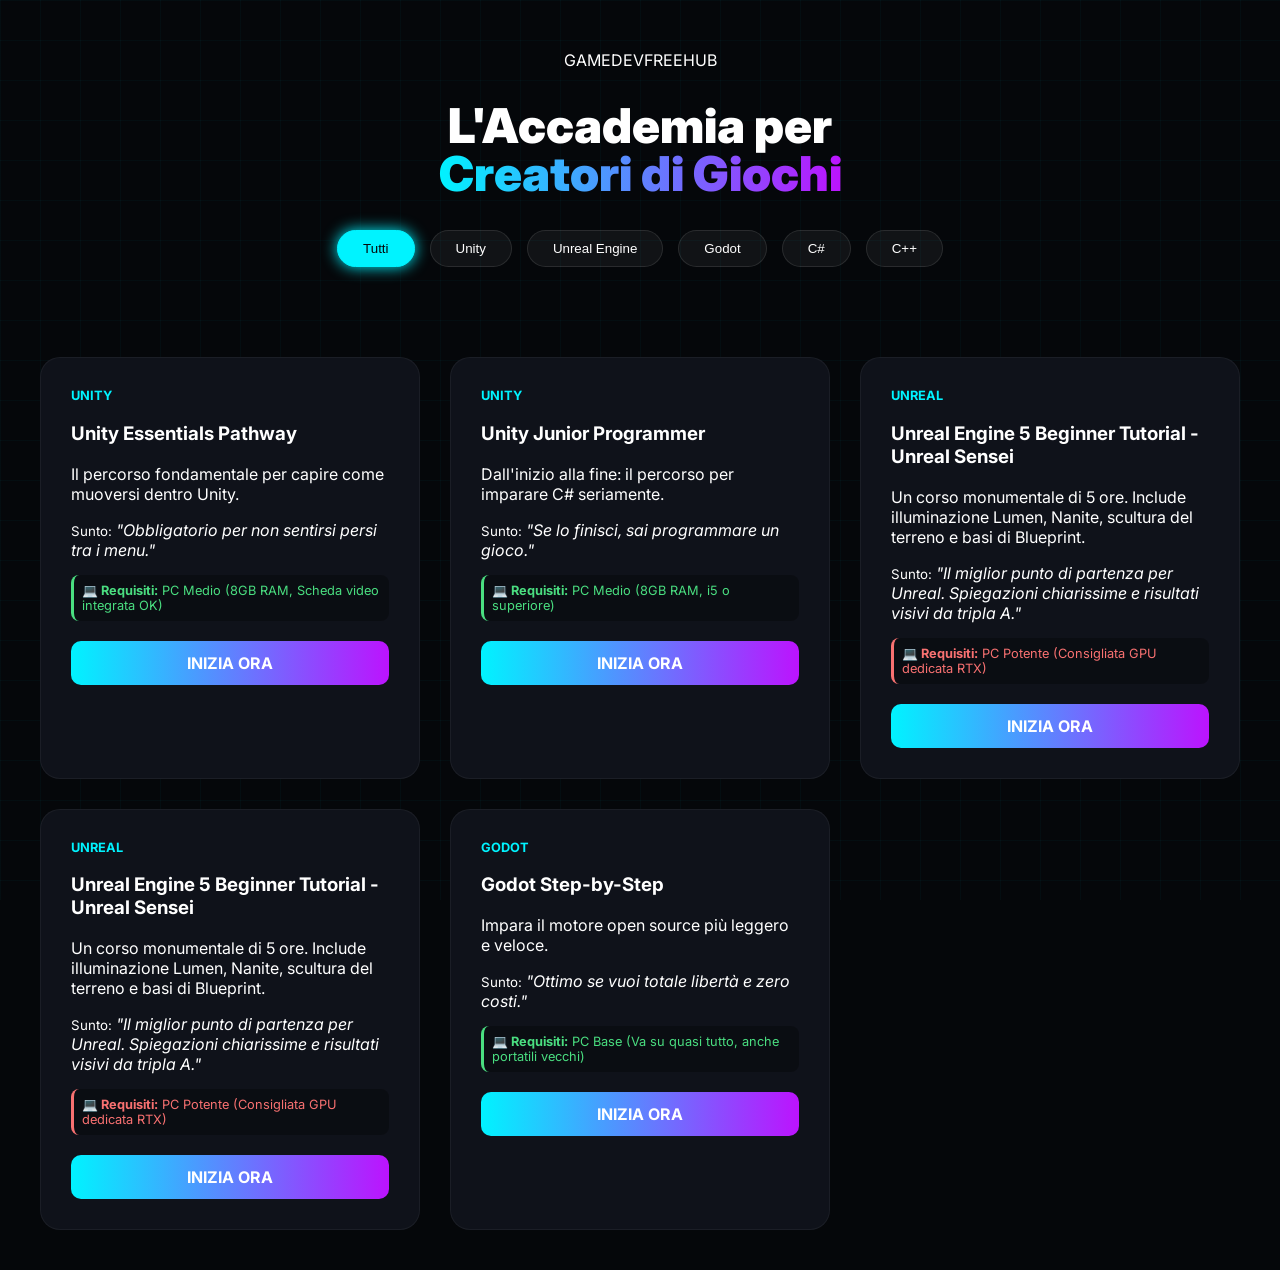
==== index.html @ 42adc3eb "Descrizione della modifica (es: aggiunto bottone Unity)" ====
<!DOCTYPE html>
<html lang="it">
<head>
    <meta charset="UTF-8">
    <meta name="viewport" content="width=device-width, initial-scale=1.0">
    <title>GameDev Free Hub | Innovazione & Risorse</title>
    <link rel="stylesheet" href="style.css">
    <link href="https://fonts.googleapis.com/css2?family=Inter:wght@400;600;900&display=swap" rel="stylesheet">
</head>
<body>
    <div class="overlay-grid"></div>

    <header>
        <div class="logo">GAMEDEV<span>FREE</span>HUB</div>
        <h1>L'Accademia per <br><span class="highlight">Creatori di Giochi</span></h1>
        
       

        <nav class="filter-nav">
            <button class="filter-btn active" onclick="filterCourses('tutti', this)">Tutti</button>
            <button class="filter-btn" onclick="filterCourses('unity', this)">Unity</button>
            <button class="filter-btn" onclick="filterCourses('unreal', this)">Unreal Engine</button>
            <button class="filter-btn" onclick="filterCourses('godot', this)">Godot</button>
            <button class="filter-btn" onclick="filterCourses('c#', this)">C#</button>
            <button class="filter-btn" onclick="filterCourses('c++', this)">C++</button>
            
        </nav>
    </header>

    <main id="course-container" class="grid">
        </main>

    <script src="index.js"></script>
</body>
</html>
---- style.css ----
:root {
    --bg: #05070a;
    --surface: #0f121a;
    --accent: #00f3ff;
    --accent-vibe: #bc13fe;
    --text: #ffffff;
    --text-dim: #94a3b8;
    --low-pc: #4ade80; /* Verde per PC leggeri */
    --high-pc: #f87171; /* Rosso per PC potenti */
}

body {
    background-color: var(--bg);
    color: var(--text);
    font-family: 'Inter', sans-serif;
    margin: 0;
}

.overlay-grid {
    position: fixed;
    top: 0; left: 0; width: 100%; height: 100%;
    background-image: linear-gradient(rgba(0, 243, 255, 0.03) 1px, transparent 1px),
                      linear-gradient(90deg, rgba(0, 243, 255, 0.03) 1px, transparent 1px);
    background-size: 40px 40px;
    z-index: -1;
}

header { padding: 50px 20px; text-align: center; }

h1 { font-size: 3rem; font-weight: 900; line-height: 1; }
.highlight { background: linear-gradient(90deg, var(--accent), var(--accent-vibe)); -webkit-background-clip: text; -webkit-text-fill-color: transparent; }

.filter-nav { display: flex; justify-content: center; gap: 15px; margin-top: 30px; }
.filter-btn {
    background: rgba(255,255,255,0.05);
    border: 1px solid rgba(255,255,255,0.1);
    color: white;
    padding: 10px 25px;
    border-radius: 50px;
    cursor: pointer;
    transition: 0.3s;
}

/* Questa è la classe che mancava per far vedere il tasto cliccato */
.filter-btn.active {
    background: var(--accent);
    color: var(--bg);
    box-shadow: 0 0 15px var(--accent);
    border-color: var(--accent);
}

.grid {
    display: grid;
    grid-template-columns: repeat(auto-fill, minmax(350px, 1fr));
    gap: 30px;
    padding: 40px;
}

.card {
    background: var(--surface);
    border: 1px solid rgba(255,255,255,0.05);
    padding: 30px;
    border-radius: 20px;
    transition: 0.4s;
    animation: fadeIn 0.5s ease forwards;
}

@keyframes fadeIn { from { opacity: 0; transform: translateY(20px); } to { opacity: 1; transform: translateY(0); } }

.card:hover { transform: translateY(-10px); border-color: var(--accent); }

.pc-requirements {
    font-size: 0.8rem;
    margin-top: 15px;
    padding: 8px;
    border-radius: 8px;
    background: rgba(0,0,0,0.3);
}

.req-low { color: var(--low-pc); border-left: 3px solid var(--low-pc); }
.req-high { color: var(--high-pc); border-left: 3px solid var(--high-pc); }

.btn-go {
    display: block;
    margin-top: 20px;
    background: linear-gradient(90deg, var(--accent), var(--accent-vibe));
    color: white;
    text-align: center;
    padding: 12px;
    text-decoration: none;
    border-radius: 10px;
    font-weight: bold;
}
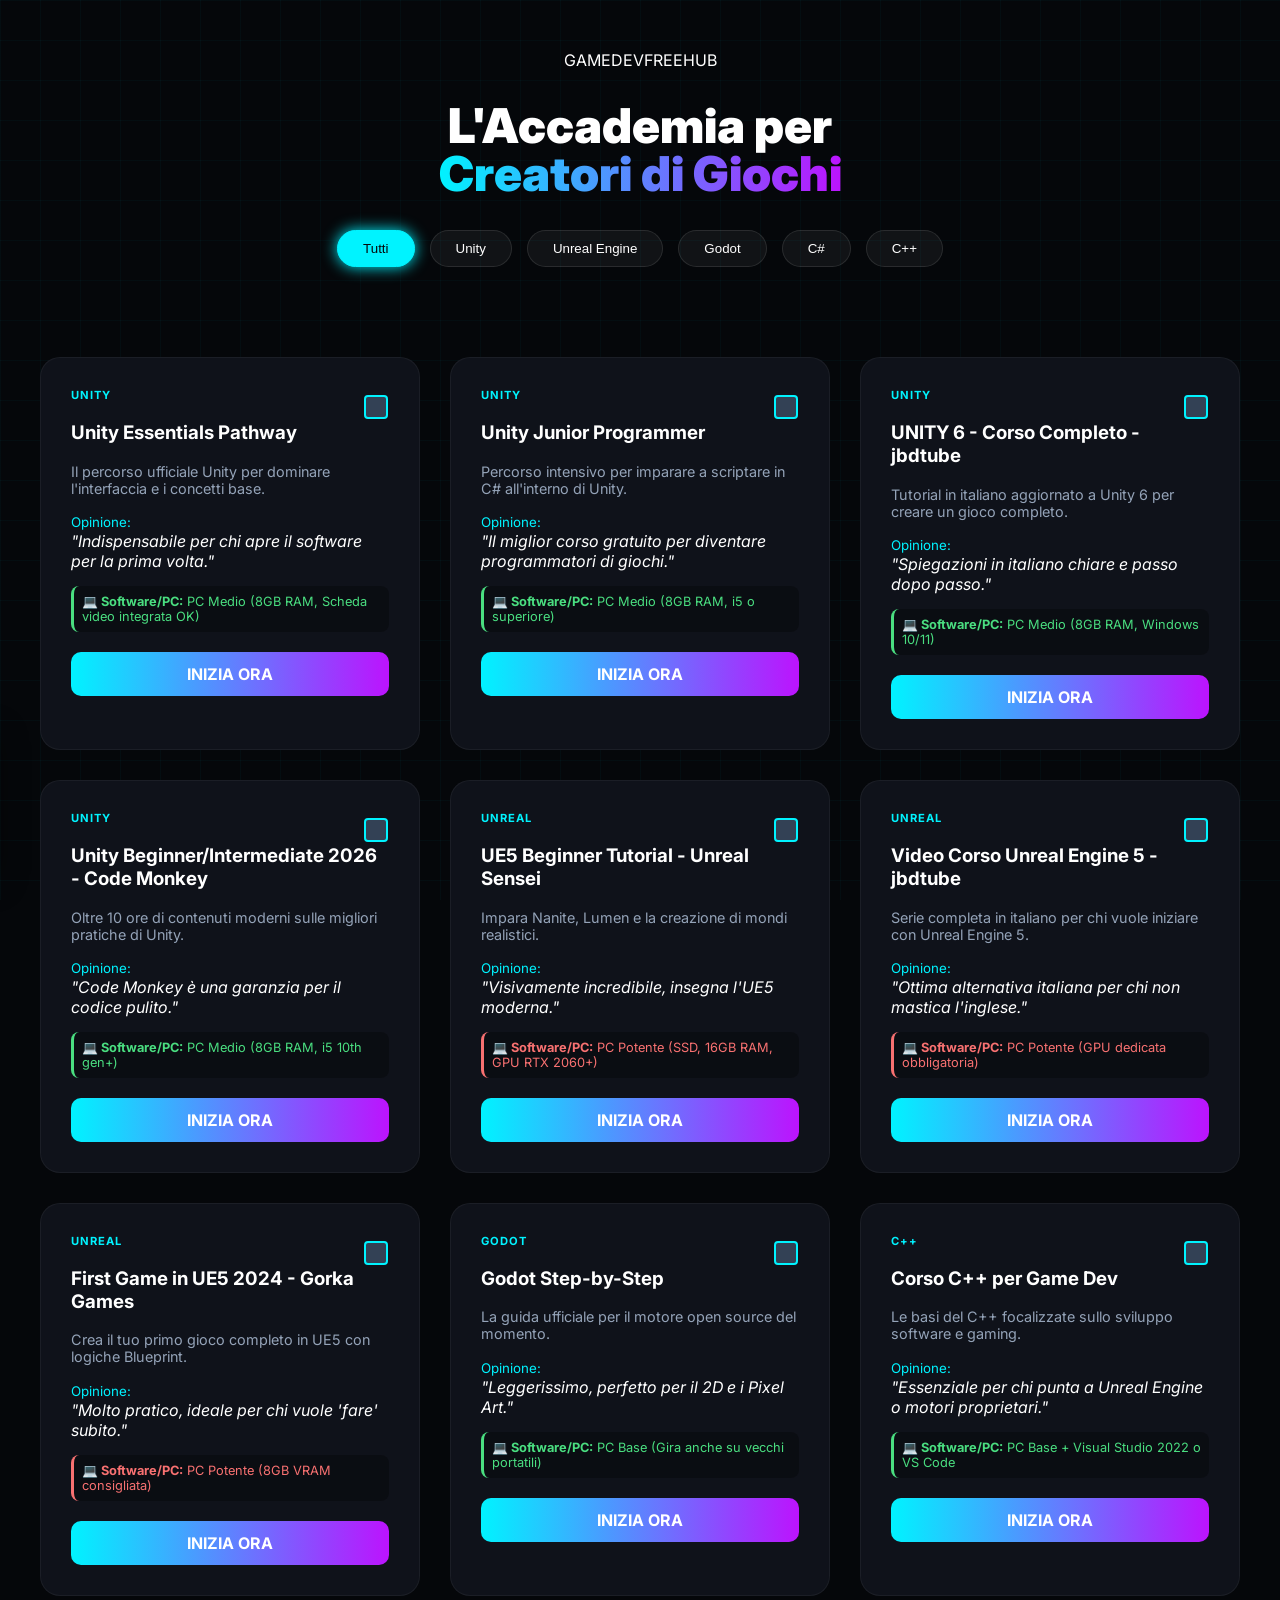
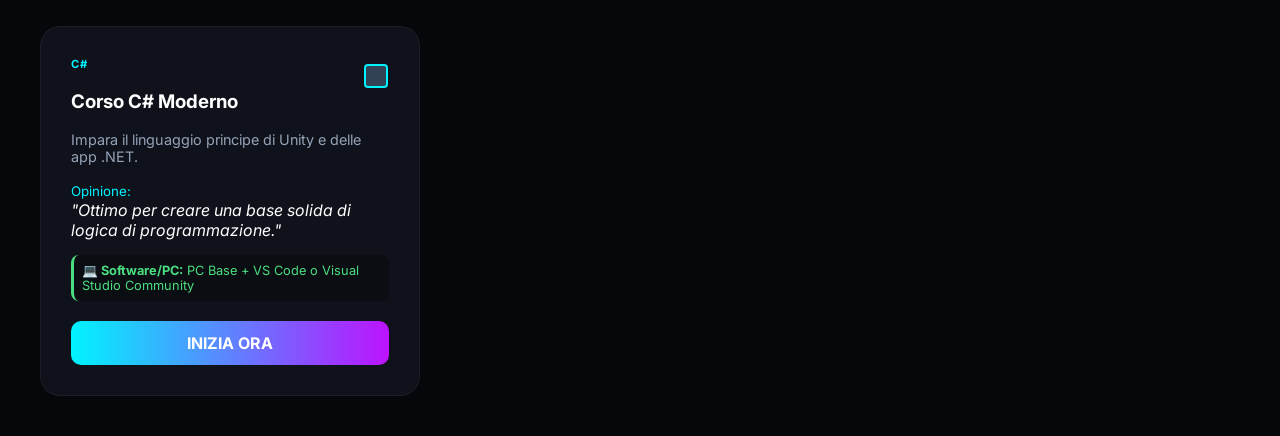
==== commit 2e85242f: "aggiunta cookies" ====
--- a/index.html
+++ b/index.html
@@ -8,6 +8,19 @@
     <link href="https://fonts.googleapis.com/css2?family=Inter:wght@400;600;900&display=swap" rel="stylesheet">
 </head>
 <body>
+<div id="cookie-banner" class="cookie-popup">
+    <div class="cookie-icon">🍪</div>
+    <div class="cookie-text">
+        <h4>Amiamo i cookie (e i tutorial)</h4>
+        <p>
+            Usiamo i cookie di YouTube per farti vedere i video. 
+            Leggi la nostra <a href="policy.html">Privacy Policy</a>.
+        </p>
+    </div>
+    <div class="cookie-actions">
+        <button class="cookie-btn" onclick="acceptCookies()">Accetto</button>
+    </div>
+</div>
     <div class="overlay-grid"></div>
 
     <header>
--- a/style.css
+++ b/style.css
@@ -90,4 +90,138 @@
     text-decoration: none;
     border-radius: 10px;
     font-weight: bold;
+}
+/* Stile Cookie Banner */
+.cookie-banner {
+    position: fixed;
+    bottom: -100%; /* Nascosto inizialmente sotto lo schermo */
+    left: 0;
+    width: 100%;
+    background: var(--card-bg);
+    border-top: 2px solid var(--accent);
+    padding: 20px 0;
+    box-shadow: 0 -10px 25px rgba(0,0,0,0.5);
+    z-index: 9999;
+    transition: bottom 0.5s cubic-bezier(0.175, 0.885, 0.32, 1.275);
+}
+
+/* Stile Pop-up Cookie */
+.cookie-popup {
+    position: fixed;
+    bottom: 30px;
+    left: -400px; /* Parte fuori dallo schermo a sinistra */
+    width: 350px;
+    background: var(--card-bg);
+    border: 1px solid var(--accent);
+    border-left: 5px solid var(--accent);
+    padding: 20px;
+    border-radius: 12px;
+    display: flex;
+    align-items: center;
+    gap: 15px;
+    box-shadow: 0 10px 30px rgba(0,0,0,0.5);
+    z-index: 10000;
+    transition: all 0.6s cubic-bezier(0.68, -0.55, 0.265, 1.55);
+}
+
+/* Classe per l'animazione di entrata */
+.cookie-popup.show {
+    left: 30px; /* Slitta dentro lo schermo */
+}
+
+.cookie-icon { font-size: 2rem; }
+
+.cookie-text h4 { margin: 0 0 5px 0; color: var(--accent); font-size: 1rem; }
+.cookie-text p { margin: 0; font-size: 0.85rem; color: #94a3b8; line-height: 1.4; }
+.cookie-text a { color: var(--accent); text-decoration: underline; }
+
+.cookie-btn {
+    background: var(--accent);
+    color: var(--bg);
+    border: none;
+    padding: 8px 15px;
+    border-radius: 6px;
+    font-weight: bold;
+    cursor: pointer;
+    transition: 0.3s;
+}
+
+.cookie-btn:hover { background: #7dd3fc; transform: scale(1.05); }
+
+/* Mobile */
+@media (max-width: 480px) {
+    .cookie-popup { width: calc(100% - 60px); left: -110%; }
+    .cookie-popup.show { left: 30px; }
+}
+
+/* Container per allineare Engine e Checkbox */
+.card-header {
+    display: flex;
+    justify-content: space-between;
+    align-items: center;
+}
+
+/* Effetto card completata */
+.card.completed {
+    opacity: 0.7;
+    border-color: var(--low-req) !important;
+    filter: grayscale(0.5);
+}
+
+/* Personalizzazione Checkbox (Stile Moderno) */
+.checkbox-container {
+    display: block;
+    position: relative;
+    padding-left: 25px;
+    cursor: pointer;
+    font-size: 18px;
+    user-select: none;
+}
+
+.checkbox-container input {
+    position: absolute;
+    opacity: 0;
+    cursor: pointer;
+    height: 0;
+    width: 0;
+}
+
+.checkmark {
+    position: absolute;
+    top: 0;
+    left: 0;
+    height: 20px;
+    width: 20px;
+    background-color: #334155;
+    border-radius: 4px;
+    border: 2px solid var(--accent);
+}
+
+.checkbox-container:hover input ~ .checkmark {
+    background-color: #475569;
+}
+
+.checkbox-container input:checked ~ .checkmark {
+    background-color: var(--low-req);
+    border-color: var(--low-req);
+}
+
+.checkmark:after {
+    content: "";
+    position: absolute;
+    display: none;
+}
+
+.checkbox-container input:checked ~ .checkmark:after {
+    display: block;
+}
+
+.checkbox-container .checkmark:after {
+    left: 6px;
+    top: 2px;
+    width: 5px;
+    height: 10px;
+    border: solid white;
+    border-width: 0 2px 2px 0;
+    transform: rotate(45deg);
 }
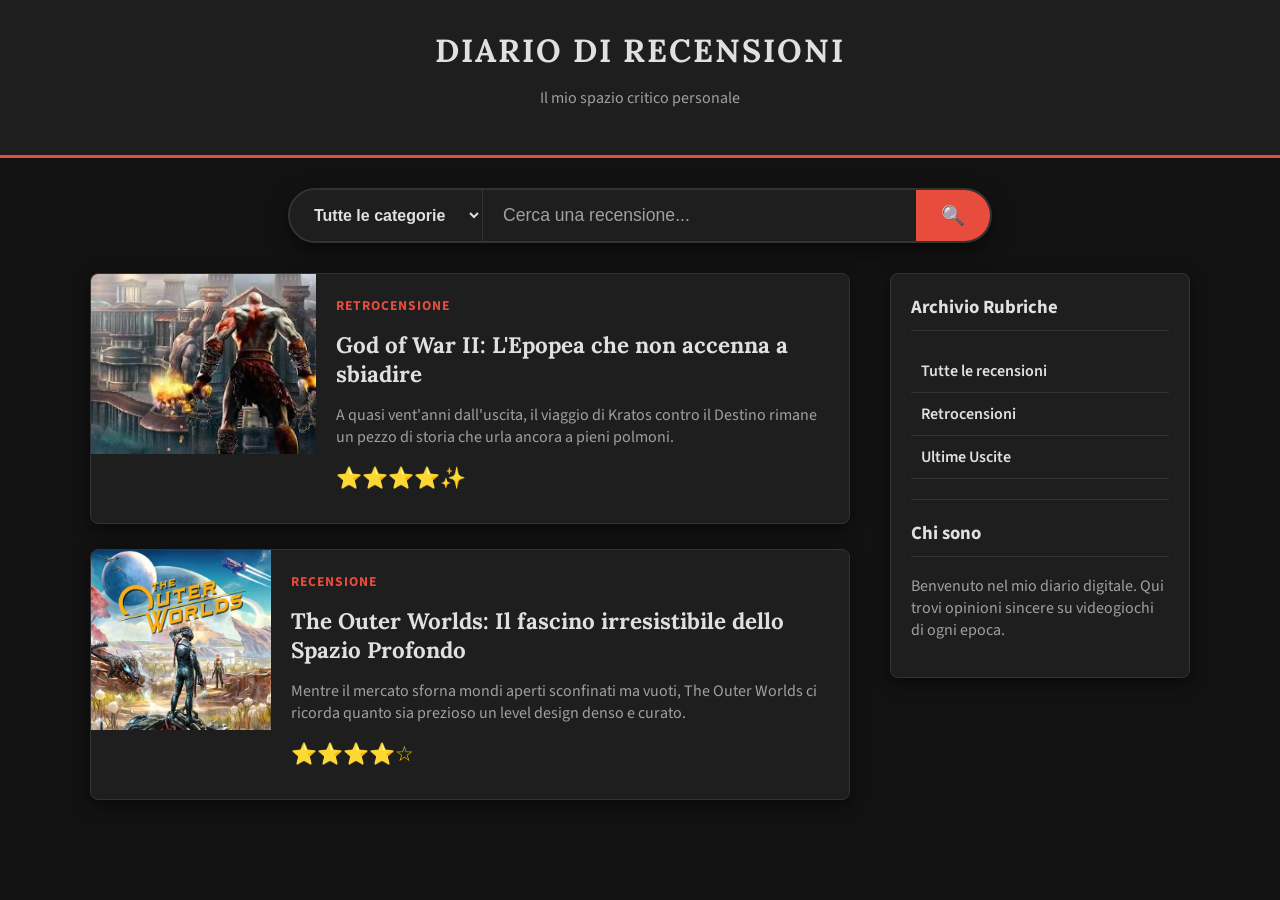
==== commit 6ea7a955: "aggiunta recesione e sistema stile pagina" ====
--- a/index.html
+++ b/index.html
@@ -1,48 +1,224 @@
-<!DOCTYPE html>
-<html lang="it">
-<head>
-    <meta charset="UTF-8">
-    <meta name="viewport" content="width=device-width, initial-scale=1.0">
-    <title>GameDev Free Hub | Innovazione & Risorse</title>
-    <link rel="stylesheet" href="style.css">
-    <link href="https://fonts.googleapis.com/css2?family=Inter:wght@400;600;900&display=swap" rel="stylesheet">
-</head>
-<body>
-<div id="cookie-banner" class="cookie-popup">
-    <div class="cookie-icon">🍪</div>
-    <div class="cookie-text">
-        <h4>Amiamo i cookie (e i tutorial)</h4>
-        <p>
-            Usiamo i cookie di YouTube per farti vedere i video. 
-            Leggi la nostra <a href="policy.html">Privacy Policy</a>.
-        </p>
-    </div>
-    <div class="cookie-actions">
-        <button class="cookie-btn" onclick="acceptCookies()">Accetto</button>
-    </div>
-</div>
-    <div class="overlay-grid"></div>
-
-    <header>
-        <div class="logo">GAMEDEV<span>FREE</span>HUB</div>
-        <h1>L'Accademia per <br><span class="highlight">Creatori di Giochi</span></h1>
-        
-       
-
-        <nav class="filter-nav">
-            <button class="filter-btn active" onclick="filterCourses('tutti', this)">Tutti</button>
-            <button class="filter-btn" onclick="filterCourses('unity', this)">Unity</button>
-            <button class="filter-btn" onclick="filterCourses('unreal', this)">Unreal Engine</button>
-            <button class="filter-btn" onclick="filterCourses('godot', this)">Godot</button>
-            <button class="filter-btn" onclick="filterCourses('c#', this)">C#</button>
-            <button class="filter-btn" onclick="filterCourses('c++', this)">C++</button>
-            
-        </nav>
-    </header>
-
-    <main id="course-container" class="grid">
-        </main>
-
-    <script src="index.js"></script>
-</body>
-</html>+<!DOCTYPE html>
+<html lang="it">
+<head>
+    <meta charset="UTF-8">
+    <meta name="viewport" content="width=device-width, initial-scale=1.0">
+    <title>Il Mio Diario di Recensioni</title>
+    <link href="https://fonts.googleapis.com/css2?family=Lora:wght@700&family=Source+Sans+Pro:wght@400;600&display=swap" rel="stylesheet">
+    
+    <style>
+        /* --- DARK MODE PALETTE --- */
+        :root { 
+            --accento: #e74c3c; 
+            --sfondo-pagina: #121212; 
+            --sfondo-elementi: #1e1e1e;
+            --testo-principale: #e0e0e0;
+            --testo-secondario: #a0a0a0;
+            --bordo: #333333;
+        }
+        
+        body { font-family: 'Source Sans Pro', sans-serif; background: var(--sfondo-pagina); color: var(--testo-principale); margin: 0; }
+        
+        header { background: var(--sfondo-elementi); border-bottom: 3px solid var(--accento); padding: 30px; text-align: center; cursor: pointer; }
+        header h1 { font-family: 'Lora', serif; margin: 0; text-transform: uppercase; letter-spacing: 2px; color: var(--testo-principale); }
+        header p { color: var(--testo-secondario); }
+
+        .container { max-width: 1100px; margin: 30px auto; padding: 0 20px; display: grid; grid-template-columns: 1fr 300px; gap: 40px; }
+
+        /* --- CARD --- */
+        .card { background: var(--sfondo-elementi); display: flex; margin-bottom: 25px; border-radius: 8px; overflow: hidden; box-shadow: 0 5px 15px rgba(0,0,0,0.5); transition: 0.3s; cursor: pointer; border: 1px solid var(--bordo); }
+        .card:hover { transform: translateY(-5px); box-shadow: 0 10px 25px rgba(0,0,0,0.8); border-color: var(--accento); }
+        .card img { width: 250px; height: 180px; object-fit: cover; }
+        .card-info { padding: 20px; }
+        .card-info h2 { font-family: 'Lora', serif; margin: 10px 0; font-size: 1.4rem; color: var(--testo-principale); }
+        .card-info p { color: var(--testo-secondario); }
+
+        /* --- ARTICOLO --- */
+        #article-view { background: var(--sfondo-elementi); padding: 40px; border-radius: 8px; display: none; border: 1px solid var(--bordo); box-shadow: 0 5px 15px rgba(0,0,0,0.5); }
+        .btn-back { background: var(--accento); color: white; border: none; padding: 10px 20px; cursor: pointer; margin-bottom: 20px; border-radius: 4px; font-weight: bold; }
+        .btn-back:hover { background: #c0392b; }
+        .full-article img { width: 100%; max-height: 500px; object-fit: cover; border-radius: 8px; margin-bottom: 20px; }
+        .full-article h1 { font-family: 'Lora', serif; font-size: 2.5rem; color: var(--testo-principale); margin-top: 10px; }
+        .full-article .content { font-size: 1.2rem; line-height: 1.8; margin-top: 20px; white-space: pre-line; color: var(--testo-principale); }
+
+        .rating { color: #f1c40f; font-size: 1.3rem; margin: 10px 0; }
+
+        @media (max-width: 850px) { .container { grid-template-columns: 1fr; } .card { flex-direction: column; } .card img { width: 100%; } }
+      
+        /* --- SIDEBAR --- */
+        .sidebar-box { background: var(--sfondo-elementi); padding: 20px; border-radius: 8px; box-shadow: 0 5px 15px rgba(0,0,0,0.5); border: 1px solid var(--bordo); }
+        .sidebar-box h3 { border-bottom: 1px solid var(--bordo); padding-bottom: 10px; margin-top: 0; }
+        .sidebar-box hr { border: 0; border-top: 1px solid var(--bordo); margin: 20px 0; }
+        .sidebar-box p { color: var(--testo-secondario); }
+
+        .category-list { list-style: none; padding: 0; }
+        .category-item { padding: 10px; border-bottom: 1px solid var(--bordo); cursor: pointer; transition: 0.2s; font-weight: 600; display: flex; justify-content: space-between; color: var(--testo-principale); }
+        .category-item:hover { background-color: var(--accento); color: white; padding-left: 15px; border-color: transparent; }
+        .category-item span { background: var(--sfondo-pagina); color: var(--testo-secondario); padding: 2px 8px; border-radius: 10px; font-size: 0.8rem; }
+        .category-item:hover span { background: white; color: var(--accento); }
+
+        .category-label { display: inline-block; color: var(--accento); text-transform: uppercase; font-weight: bold; font-size: 0.85rem; letter-spacing: 1px; margin-bottom: 5px; }
+
+        /* --- BARRA DI RICERCA --- */
+        .search-wrapper { display: flex; max-width: 700px; margin: 30px auto; background: var(--sfondo-elementi); border-radius: 50px; box-shadow: 0 8px 20px rgba(0,0,0,0.5); border: 2px solid var(--bordo); transition: 0.3s; overflow: hidden; }
+        .search-wrapper:focus-within { border-color: var(--accento); box-shadow: 0 8px 25px rgba(231, 76, 60, 0.2); }
+        .search-wrapper select { border: none; background: var(--sfondo-elementi); padding: 15px 20px; font-size: 1rem; font-weight: bold; color: var(--testo-principale); cursor: pointer; outline: none; border-right: 1px solid var(--bordo); }
+        .search-wrapper input { flex-grow: 1; border: none; background: var(--sfondo-elementi); color: var(--testo-principale); padding: 15px 20px; font-size: 1.1rem; outline: none; }
+        .search-wrapper input::placeholder { color: var(--testo-secondario); }
+        .search-wrapper .search-btn { background: var(--accento); color: white; border: none; padding: 0 25px; font-size: 1.2rem; cursor: pointer; transition: background 0.2s; }
+        .search-wrapper .search-btn:hover { background: #c0392b; }
+    </style>
+</head>
+<body>
+    
+    <header onclick="tornaHome()">
+        <h1>DIARIO DI RECENSIONI</h1>
+        <p>Il mio spazio critico personale</p>
+    </header>
+    
+    <div class="search-wrapper">
+        <select id="tipoFiltro" onchange="applicaFiltri()">
+            <option value="Tutti">Tutte le categorie</option>
+            <option value="Gioco">Giochi</option>
+            <option value="Film">Film</option>
+            <option value="Libro">Libri</option>
+        </select>
+        
+        <input type="text" id="searchBar" placeholder="Cerca una recensione..." onkeyup="applicaFiltri()">
+        
+        <button class="search-btn" onclick="applicaFiltri()">🔍</button>
+    </div>
+
+    <div class="container">
+        <main id="home-view">
+            <div id="lista-recensioni"></div>
+        </main>
+            
+        <main id="article-view">
+            <button class="btn-back" onclick="tornaHome()">← Torna alla Home</button>
+            <div id="contenuto-articolo" class="full-article"></div>
+        </main>
+            
+        <aside id="sidebar">
+            <div class="sidebar-box">
+                <h3>Archivio Rubriche</h3>
+                <ul class="category-list">
+                    <li class="category-item" onclick="filtraCategoria('Tutte')">Tutte le recensioni</li>
+                    <li class="category-item" onclick="filtraCategoria('Retrocensione')">Retrocensioni</li>
+                    <li class="category-item" onclick="filtraCategoria('Recensione')">Ultime Uscite</li>
+                </ul>
+                <hr>
+                <h3>Chi sono</h3>
+                <p>Benvenuto nel mio diario digitale. Qui trovi opinioni sincere su videogiochi di ogni epoca.</p>
+            </div>
+        </aside>
+    </div>
+
+    <script>
+        const archivioRecensioni = [
+             {
+                id: 0,
+                titolo: "God of War II: L'Epopea che non accenna a sbiadire",
+                tipo: "Gioco",
+                categoria: "Retrocensione",
+                voto: "⭐⭐⭐⭐✨",
+                immagine: "GOW2.jpg", 
+                riassunto: "A quasi vent'anni dall'uscita, il viaggio di Kratos contro il Destino rimane un pezzo di storia che urla ancora a pieni polmoni.",
+                testoCompleto: "Rigiocare God of War II oggi è un’esperienza che scuote. Nonostante l’industria si sia spostata verso mondi aperti e narrazioni sussurrate, l’avventura di Kratos contro il Destino stesso rimane un pezzo di storia del gaming.\n\n**Un’epopea che non accenna a sbiadire**\nLa trama è ancora il punto forte. La scalata al Monte Olimpo e il tradimento di Zeus hanno una carica epica che pochi titoli moderni riescono a replicare con la stessa ferocia. Kratos non è un eroe, è una forza della natura.\n\n**Enigmi e Sangue: Il bilanciamento perfetto**\nHo trovato gli indovinelli ancora sorprendentemente freschi. Non sono rompicapi da mal di testa, ma sono ingegnosi e ben inseriti nel contesto. Spezzano il ritmo nel modo giusto tra un massacro e l’altro.\n\n**I segni del tempo: Camera e Ripetitività**\nCerto, non è tutto oro quello che luccica. Il limite più evidente è la telecamera fissa: in alcuni passaggi è davvero ostica. Inoltre, emerge una certa ripetitività nella struttura 'stanza-nemici-corridoio'.\n\n**Il Verdetto**\nGod of War II resta un capolavoro di design, un 'action puro' che ogni videogiocatore dovrebbe rigiocare almeno una volta. Nonostante qualche ruga tecnica, il carisma di Kratos lo rende ancora godibilissimo."
+            },
+        {
+                
+                id: 1,
+                titolo: "The Outer Worlds: Il fascino irresistibile dello Spazio Profondo",
+                tipo: "Gioco",
+                categoria: "Recensione",
+                voto: "⭐⭐⭐⭐☆",
+                immagine: "OIP.jpg", 
+                riassunto: "Mentre il mercato sforna mondi aperti sconfinati ma vuoti, The Outer Worlds ci ricorda quanto sia prezioso un level design denso e curato.",
+                testoCompleto: "Attualmente nel bel mezzo dell'esplorazione della colonia di Alcione (Halcyon), il verdetto parziale è chiaro: siamo di fronte a un Gioco di Ruolo con la G maiuscola, capace di catturare fin dai primi minuti.\n\n**La penna è più forte del fucile al plasma**\nIl vero, indiscutibile cuore pulsante di The Outer Worlds risiede nella sua scrittura. Le opzioni di dialogo sono innumerevoli, ma ciò che affascina è come queste non siano un semplice contorno estetico.\n\nAvere un punteggio alto in Persuasione, Menzogna o Intimidazione cambia letteralmente l'aspetto del gioco. Puoi risolvere conflitti mortali, far cadere governi locali o raggirare corporazioni spietate semplicemente scegliendo le parole giuste, permettendoti di completare intere missioni senza sparare un singolo colpo. È un livello di reattività del mondo di gioco che gratifica enormemente chi preferisce la diplomazia all'azione nuda e cruda.\n\n**Un'utopia (o distopia?) da cartolina**\nLe ambientazioni sono un vero spettacolo per gli occhi e per la mente. L'estetica retro-futuristica, a metà tra la fantascienza pulp degli anni '50 e l'art nouveau, rende ogni pianeta unico. Dai paesaggi selvaggi e letali di Monarch agli insediamenti asettici e oppressivi dominati dalle corporazioni, il mondo di gioco è affascinante e coerente. Questa direzione artistica così forte fa da palcoscenico a una storia coinvolgente, intrisa di umorismo nero e di una satira pungente sul capitalismo sfrenato.\n\n**💡 L'Angolo dell'Esperto: Le Radici del Successo**\nPer capire la magia dietro The Outer Worlds, bisogna guardare ai suoi creatori. Il gioco è sviluppato da Obsidian Entertainment e diretto da due leggende del settore: Tim Cain e Leonard Boyarsky.\n\nSe questi nomi vi dicono qualcosa, è perché sono i creatori originali della storica saga di Fallout (1997). The Outer Worlds è nato proprio con l'intento esplicito di essere il \"successore spirituale\" di titoli amatissimi come Fallout: New Vegas (sempre di Obsidian), riprendendone l'anima ruolistica e la libertà di scelta, ma portandole tra le stelle.\n\n**Il Verdetto (In corso d'opera)**\nIn attesa dei titoli di coda, The Outer Worlds si conferma un'avventura densa, brillante e incredibilmente reattiva alle scelte del giocatore. Un must per chi cerca una narrazione solida in cui il proprio personaggio è davvero l'artefice del proprio destino."
+            },
+        ];
+
+        function renderizzaHome(listaDaMostrare = archivioRecensioni) {
+            const contenitore = document.getElementById('lista-recensioni');
+            contenitore.innerHTML = ''; 
+            
+            if (listaDaMostrare.length === 0) {
+                contenitore.innerHTML = '<p style="color: var(--testo-secondario);">Nessuna recensione trovata.</p>';
+                return;
+            }
+            
+            listaDaMostrare.forEach(rec => {
+                const cardHTML = `
+                <article class="card" onclick="apriRecensione(${rec.id})">
+                    <img src="${rec.immagine}" alt="${rec.titolo}">
+                    <div class="card-info">
+                        <small class="category-label">${rec.categoria}</small>
+                        <h2>${rec.titolo}</h2>
+                        <p>${rec.riassunto}</p>
+                        <div class="rating">${rec.voto}</div>
+                    </div>
+                </article>
+                `;
+                contenitore.innerHTML += cardHTML;
+            });
+        }
+
+        function applicaFiltri() {
+            tornaHome();
+            const testoCercato = document.getElementById('searchBar').value.toLowerCase();
+            const tipoSelezionato = document.getElementById('tipoFiltro').value;
+
+            const filtrati = archivioRecensioni.filter(rec => {
+                const passaTesto = rec.titolo.toLowerCase().includes(testoCercato);
+                const passaTipo = (tipoSelezionato === 'Tutti') || (rec.tipo === tipoSelezionato);
+                return passaTesto && passaTipo;
+            });
+
+            renderizzaHome(filtrati);
+        }
+
+        function filtraCategoria(categoriaScelta) {
+            tornaHome();
+            document.getElementById('searchBar').value = '';
+            document.getElementById('tipoFiltro').value = 'Tutti';
+
+            if (categoriaScelta === 'Tutte') {
+                renderizzaHome(archivioRecensioni);
+            } else {
+                const filtrati = archivioRecensioni.filter(r => r.categoria === categoriaScelta);
+                renderizzaHome(filtrati);
+            }
+        }
+
+function apriRecensione(id) {
+            const rec = archivioRecensioni.find(r => r.id === id);
+        
+            const testoFormattato = rec.testoCompleto.replace(/\*\*(.*?)\*\*/g, '<strong>$1</strong>');
+            
+            document.getElementById('home-view').style.display = 'none';
+            document.getElementById('sidebar').style.display = 'none';
+            document.querySelector('.search-wrapper').style.display = 'none';
+            document.getElementById('article-view').style.display = 'block';
+            
+            document.getElementById('contenuto-articolo').innerHTML = `
+            <span class="category-label">${rec.categoria}</span>
+            <h1>${rec.titolo}</h1>
+            <div class="rating">${rec.voto}</div>
+            <img src="${rec.immagine}" alt="${rec.titolo}">
+            <div class="content">${testoFormattato}</div>
+            `;
+            window.scrollTo(0,0);
+        }
+
+        function tornaHome() {
+            document.getElementById('home-view').style.display = 'block';
+            document.getElementById('sidebar').style.display = 'block';
+            document.querySelector('.search-wrapper').style.display = 'flex';
+            document.getElementById('article-view').style.display = 'none';
+        }
+
+        renderizzaHome();
+    </script>
+</body>
+</html>
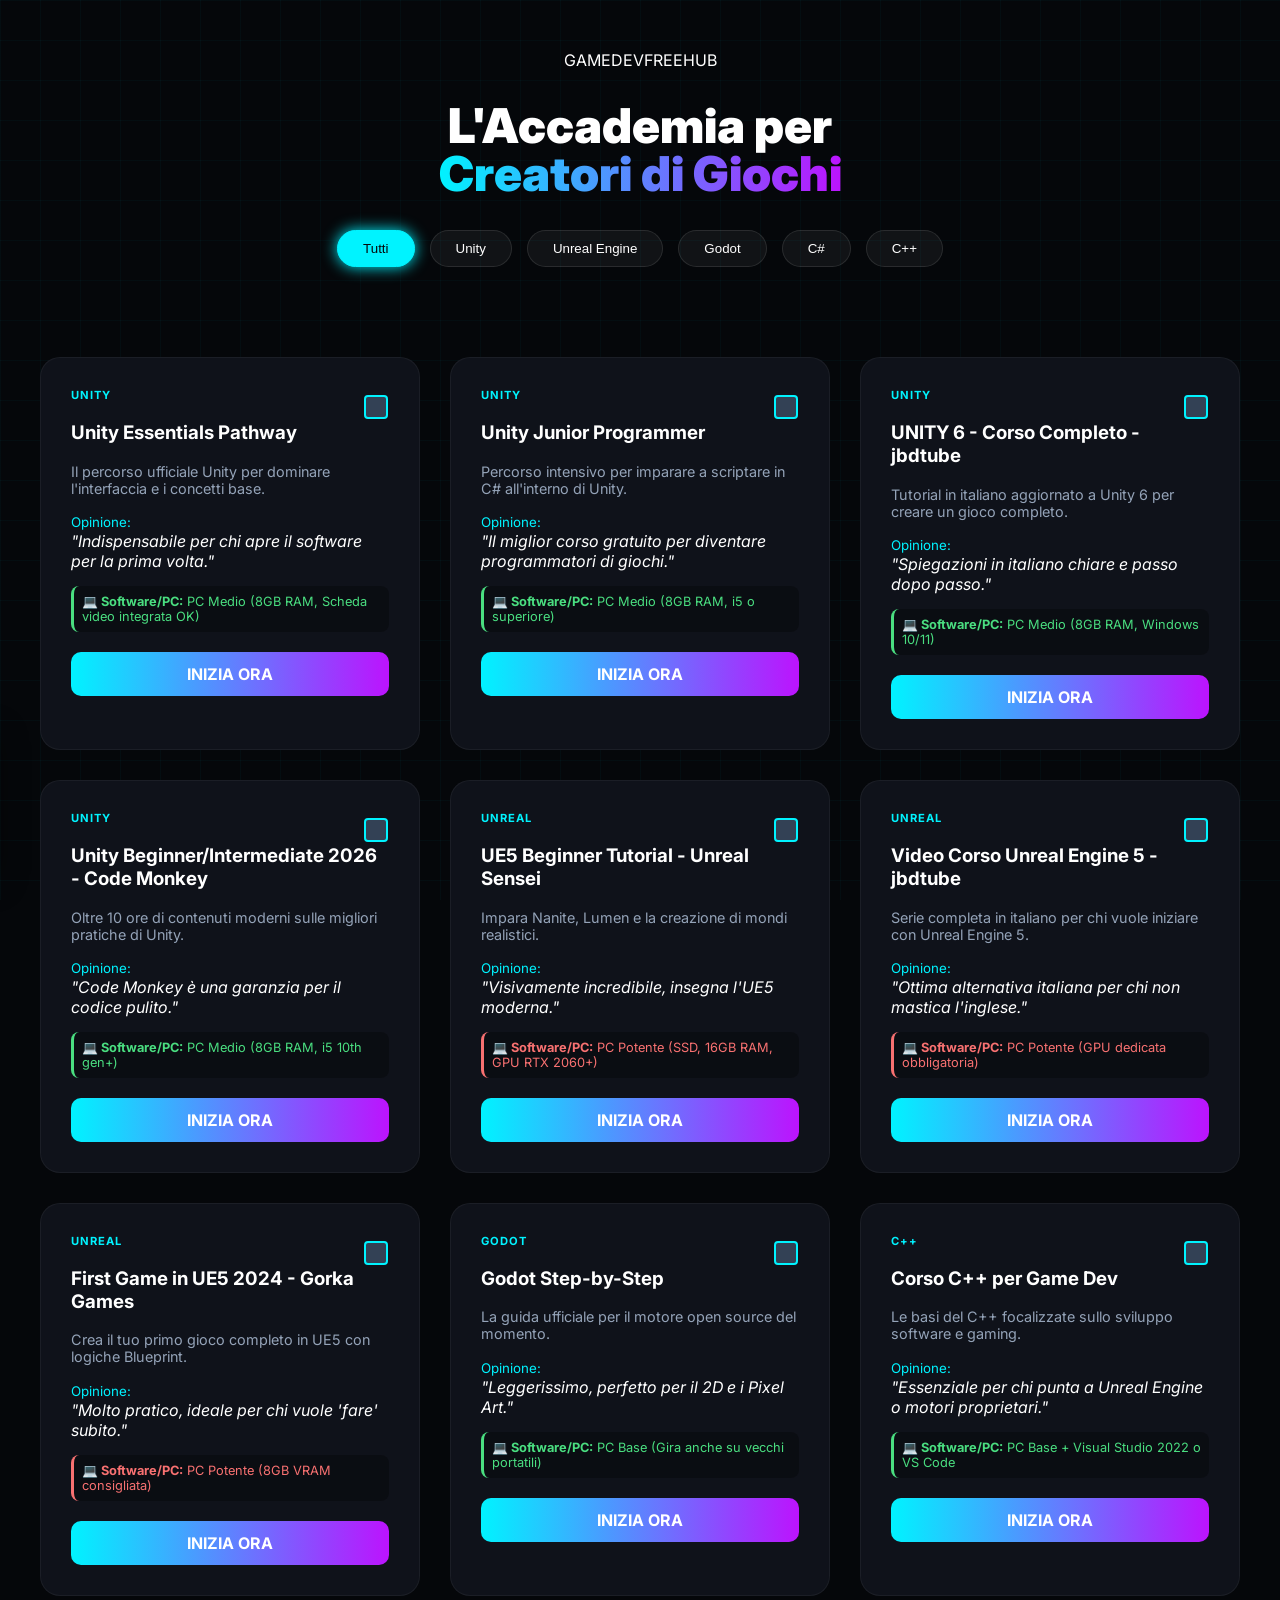
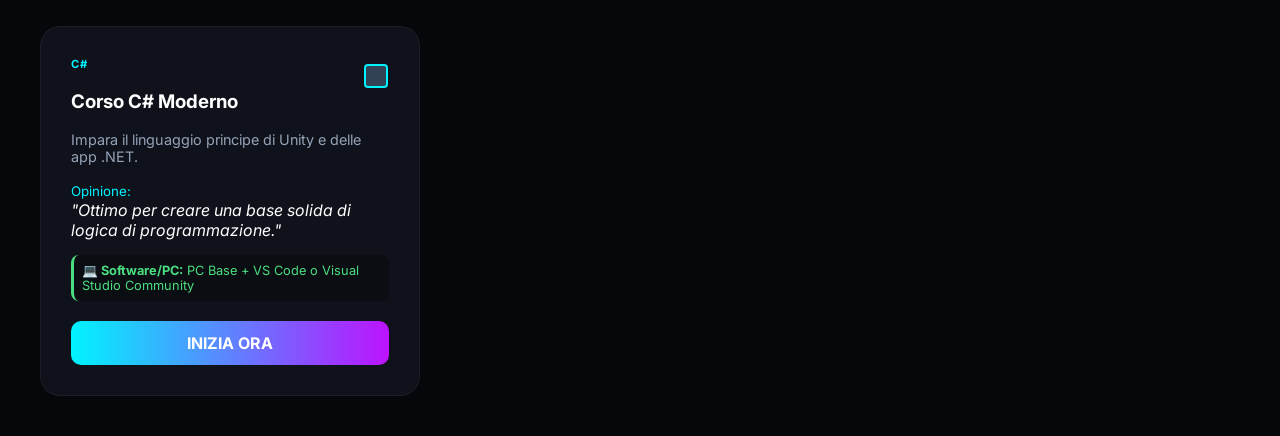
==== commit b1c4b418: "sito giusto" ====
--- a/index.html
+++ b/index.html
@@ -1,224 +1,48 @@
-<!DOCTYPE html>
-<html lang="it">
-<head>
-    <meta charset="UTF-8">
-    <meta name="viewport" content="width=device-width, initial-scale=1.0">
-    <title>Il Mio Diario di Recensioni</title>
-    <link href="https://fonts.googleapis.com/css2?family=Lora:wght@700&family=Source+Sans+Pro:wght@400;600&display=swap" rel="stylesheet">
-    
-    <style>
-        /* --- DARK MODE PALETTE --- */
-        :root { 
-            --accento: #e74c3c; 
-            --sfondo-pagina: #121212; 
-            --sfondo-elementi: #1e1e1e;
-            --testo-principale: #e0e0e0;
-            --testo-secondario: #a0a0a0;
-            --bordo: #333333;
-        }
-        
-        body { font-family: 'Source Sans Pro', sans-serif; background: var(--sfondo-pagina); color: var(--testo-principale); margin: 0; }
-        
-        header { background: var(--sfondo-elementi); border-bottom: 3px solid var(--accento); padding: 30px; text-align: center; cursor: pointer; }
-        header h1 { font-family: 'Lora', serif; margin: 0; text-transform: uppercase; letter-spacing: 2px; color: var(--testo-principale); }
-        header p { color: var(--testo-secondario); }
-
-        .container { max-width: 1100px; margin: 30px auto; padding: 0 20px; display: grid; grid-template-columns: 1fr 300px; gap: 40px; }
-
-        /* --- CARD --- */
-        .card { background: var(--sfondo-elementi); display: flex; margin-bottom: 25px; border-radius: 8px; overflow: hidden; box-shadow: 0 5px 15px rgba(0,0,0,0.5); transition: 0.3s; cursor: pointer; border: 1px solid var(--bordo); }
-        .card:hover { transform: translateY(-5px); box-shadow: 0 10px 25px rgba(0,0,0,0.8); border-color: var(--accento); }
-        .card img { width: 250px; height: 180px; object-fit: cover; }
-        .card-info { padding: 20px; }
-        .card-info h2 { font-family: 'Lora', serif; margin: 10px 0; font-size: 1.4rem; color: var(--testo-principale); }
-        .card-info p { color: var(--testo-secondario); }
-
-        /* --- ARTICOLO --- */
-        #article-view { background: var(--sfondo-elementi); padding: 40px; border-radius: 8px; display: none; border: 1px solid var(--bordo); box-shadow: 0 5px 15px rgba(0,0,0,0.5); }
-        .btn-back { background: var(--accento); color: white; border: none; padding: 10px 20px; cursor: pointer; margin-bottom: 20px; border-radius: 4px; font-weight: bold; }
-        .btn-back:hover { background: #c0392b; }
-        .full-article img { width: 100%; max-height: 500px; object-fit: cover; border-radius: 8px; margin-bottom: 20px; }
-        .full-article h1 { font-family: 'Lora', serif; font-size: 2.5rem; color: var(--testo-principale); margin-top: 10px; }
-        .full-article .content { font-size: 1.2rem; line-height: 1.8; margin-top: 20px; white-space: pre-line; color: var(--testo-principale); }
-
-        .rating { color: #f1c40f; font-size: 1.3rem; margin: 10px 0; }
-
-        @media (max-width: 850px) { .container { grid-template-columns: 1fr; } .card { flex-direction: column; } .card img { width: 100%; } }
-      
-        /* --- SIDEBAR --- */
-        .sidebar-box { background: var(--sfondo-elementi); padding: 20px; border-radius: 8px; box-shadow: 0 5px 15px rgba(0,0,0,0.5); border: 1px solid var(--bordo); }
-        .sidebar-box h3 { border-bottom: 1px solid var(--bordo); padding-bottom: 10px; margin-top: 0; }
-        .sidebar-box hr { border: 0; border-top: 1px solid var(--bordo); margin: 20px 0; }
-        .sidebar-box p { color: var(--testo-secondario); }
-
-        .category-list { list-style: none; padding: 0; }
-        .category-item { padding: 10px; border-bottom: 1px solid var(--bordo); cursor: pointer; transition: 0.2s; font-weight: 600; display: flex; justify-content: space-between; color: var(--testo-principale); }
-        .category-item:hover { background-color: var(--accento); color: white; padding-left: 15px; border-color: transparent; }
-        .category-item span { background: var(--sfondo-pagina); color: var(--testo-secondario); padding: 2px 8px; border-radius: 10px; font-size: 0.8rem; }
-        .category-item:hover span { background: white; color: var(--accento); }
-
-        .category-label { display: inline-block; color: var(--accento); text-transform: uppercase; font-weight: bold; font-size: 0.85rem; letter-spacing: 1px; margin-bottom: 5px; }
-
-        /* --- BARRA DI RICERCA --- */
-        .search-wrapper { display: flex; max-width: 700px; margin: 30px auto; background: var(--sfondo-elementi); border-radius: 50px; box-shadow: 0 8px 20px rgba(0,0,0,0.5); border: 2px solid var(--bordo); transition: 0.3s; overflow: hidden; }
-        .search-wrapper:focus-within { border-color: var(--accento); box-shadow: 0 8px 25px rgba(231, 76, 60, 0.2); }
-        .search-wrapper select { border: none; background: var(--sfondo-elementi); padding: 15px 20px; font-size: 1rem; font-weight: bold; color: var(--testo-principale); cursor: pointer; outline: none; border-right: 1px solid var(--bordo); }
-        .search-wrapper input { flex-grow: 1; border: none; background: var(--sfondo-elementi); color: var(--testo-principale); padding: 15px 20px; font-size: 1.1rem; outline: none; }
-        .search-wrapper input::placeholder { color: var(--testo-secondario); }
-        .search-wrapper .search-btn { background: var(--accento); color: white; border: none; padding: 0 25px; font-size: 1.2rem; cursor: pointer; transition: background 0.2s; }
-        .search-wrapper .search-btn:hover { background: #c0392b; }
-    </style>
-</head>
-<body>
-    
-    <header onclick="tornaHome()">
-        <h1>DIARIO DI RECENSIONI</h1>
-        <p>Il mio spazio critico personale</p>
-    </header>
-    
-    <div class="search-wrapper">
-        <select id="tipoFiltro" onchange="applicaFiltri()">
-            <option value="Tutti">Tutte le categorie</option>
-            <option value="Gioco">Giochi</option>
-            <option value="Film">Film</option>
-            <option value="Libro">Libri</option>
-        </select>
-        
-        <input type="text" id="searchBar" placeholder="Cerca una recensione..." onkeyup="applicaFiltri()">
-        
-        <button class="search-btn" onclick="applicaFiltri()">🔍</button>
-    </div>
-
-    <div class="container">
-        <main id="home-view">
-            <div id="lista-recensioni"></div>
-        </main>
-            
-        <main id="article-view">
-            <button class="btn-back" onclick="tornaHome()">← Torna alla Home</button>
-            <div id="contenuto-articolo" class="full-article"></div>
-        </main>
-            
-        <aside id="sidebar">
-            <div class="sidebar-box">
-                <h3>Archivio Rubriche</h3>
-                <ul class="category-list">
-                    <li class="category-item" onclick="filtraCategoria('Tutte')">Tutte le recensioni</li>
-                    <li class="category-item" onclick="filtraCategoria('Retrocensione')">Retrocensioni</li>
-                    <li class="category-item" onclick="filtraCategoria('Recensione')">Ultime Uscite</li>
-                </ul>
-                <hr>
-                <h3>Chi sono</h3>
-                <p>Benvenuto nel mio diario digitale. Qui trovi opinioni sincere su videogiochi di ogni epoca.</p>
-            </div>
-        </aside>
-    </div>
-
-    <script>
-        const archivioRecensioni = [
-             {
-                id: 0,
-                titolo: "God of War II: L'Epopea che non accenna a sbiadire",
-                tipo: "Gioco",
-                categoria: "Retrocensione",
-                voto: "⭐⭐⭐⭐✨",
-                immagine: "GOW2.jpg", 
-                riassunto: "A quasi vent'anni dall'uscita, il viaggio di Kratos contro il Destino rimane un pezzo di storia che urla ancora a pieni polmoni.",
-                testoCompleto: "Rigiocare God of War II oggi è un’esperienza che scuote. Nonostante l’industria si sia spostata verso mondi aperti e narrazioni sussurrate, l’avventura di Kratos contro il Destino stesso rimane un pezzo di storia del gaming.\n\n**Un’epopea che non accenna a sbiadire**\nLa trama è ancora il punto forte. La scalata al Monte Olimpo e il tradimento di Zeus hanno una carica epica che pochi titoli moderni riescono a replicare con la stessa ferocia. Kratos non è un eroe, è una forza della natura.\n\n**Enigmi e Sangue: Il bilanciamento perfetto**\nHo trovato gli indovinelli ancora sorprendentemente freschi. Non sono rompicapi da mal di testa, ma sono ingegnosi e ben inseriti nel contesto. Spezzano il ritmo nel modo giusto tra un massacro e l’altro.\n\n**I segni del tempo: Camera e Ripetitività**\nCerto, non è tutto oro quello che luccica. Il limite più evidente è la telecamera fissa: in alcuni passaggi è davvero ostica. Inoltre, emerge una certa ripetitività nella struttura 'stanza-nemici-corridoio'.\n\n**Il Verdetto**\nGod of War II resta un capolavoro di design, un 'action puro' che ogni videogiocatore dovrebbe rigiocare almeno una volta. Nonostante qualche ruga tecnica, il carisma di Kratos lo rende ancora godibilissimo."
-            },
-        {
-                
-                id: 1,
-                titolo: "The Outer Worlds: Il fascino irresistibile dello Spazio Profondo",
-                tipo: "Gioco",
-                categoria: "Recensione",
-                voto: "⭐⭐⭐⭐☆",
-                immagine: "OIP.jpg", 
-                riassunto: "Mentre il mercato sforna mondi aperti sconfinati ma vuoti, The Outer Worlds ci ricorda quanto sia prezioso un level design denso e curato.",
-                testoCompleto: "Attualmente nel bel mezzo dell'esplorazione della colonia di Alcione (Halcyon), il verdetto parziale è chiaro: siamo di fronte a un Gioco di Ruolo con la G maiuscola, capace di catturare fin dai primi minuti.\n\n**La penna è più forte del fucile al plasma**\nIl vero, indiscutibile cuore pulsante di The Outer Worlds risiede nella sua scrittura. Le opzioni di dialogo sono innumerevoli, ma ciò che affascina è come queste non siano un semplice contorno estetico.\n\nAvere un punteggio alto in Persuasione, Menzogna o Intimidazione cambia letteralmente l'aspetto del gioco. Puoi risolvere conflitti mortali, far cadere governi locali o raggirare corporazioni spietate semplicemente scegliendo le parole giuste, permettendoti di completare intere missioni senza sparare un singolo colpo. È un livello di reattività del mondo di gioco che gratifica enormemente chi preferisce la diplomazia all'azione nuda e cruda.\n\n**Un'utopia (o distopia?) da cartolina**\nLe ambientazioni sono un vero spettacolo per gli occhi e per la mente. L'estetica retro-futuristica, a metà tra la fantascienza pulp degli anni '50 e l'art nouveau, rende ogni pianeta unico. Dai paesaggi selvaggi e letali di Monarch agli insediamenti asettici e oppressivi dominati dalle corporazioni, il mondo di gioco è affascinante e coerente. Questa direzione artistica così forte fa da palcoscenico a una storia coinvolgente, intrisa di umorismo nero e di una satira pungente sul capitalismo sfrenato.\n\n**💡 L'Angolo dell'Esperto: Le Radici del Successo**\nPer capire la magia dietro The Outer Worlds, bisogna guardare ai suoi creatori. Il gioco è sviluppato da Obsidian Entertainment e diretto da due leggende del settore: Tim Cain e Leonard Boyarsky.\n\nSe questi nomi vi dicono qualcosa, è perché sono i creatori originali della storica saga di Fallout (1997). The Outer Worlds è nato proprio con l'intento esplicito di essere il \"successore spirituale\" di titoli amatissimi come Fallout: New Vegas (sempre di Obsidian), riprendendone l'anima ruolistica e la libertà di scelta, ma portandole tra le stelle.\n\n**Il Verdetto (In corso d'opera)**\nIn attesa dei titoli di coda, The Outer Worlds si conferma un'avventura densa, brillante e incredibilmente reattiva alle scelte del giocatore. Un must per chi cerca una narrazione solida in cui il proprio personaggio è davvero l'artefice del proprio destino."
-            },
-        ];
-
-        function renderizzaHome(listaDaMostrare = archivioRecensioni) {
-            const contenitore = document.getElementById('lista-recensioni');
-            contenitore.innerHTML = ''; 
-            
-            if (listaDaMostrare.length === 0) {
-                contenitore.innerHTML = '<p style="color: var(--testo-secondario);">Nessuna recensione trovata.</p>';
-                return;
-            }
-            
-            listaDaMostrare.forEach(rec => {
-                const cardHTML = `
-                <article class="card" onclick="apriRecensione(${rec.id})">
-                    <img src="${rec.immagine}" alt="${rec.titolo}">
-                    <div class="card-info">
-                        <small class="category-label">${rec.categoria}</small>
-                        <h2>${rec.titolo}</h2>
-                        <p>${rec.riassunto}</p>
-                        <div class="rating">${rec.voto}</div>
-                    </div>
-                </article>
-                `;
-                contenitore.innerHTML += cardHTML;
-            });
-        }
-
-        function applicaFiltri() {
-            tornaHome();
-            const testoCercato = document.getElementById('searchBar').value.toLowerCase();
-            const tipoSelezionato = document.getElementById('tipoFiltro').value;
-
-            const filtrati = archivioRecensioni.filter(rec => {
-                const passaTesto = rec.titolo.toLowerCase().includes(testoCercato);
-                const passaTipo = (tipoSelezionato === 'Tutti') || (rec.tipo === tipoSelezionato);
-                return passaTesto && passaTipo;
-            });
-
-            renderizzaHome(filtrati);
-        }
-
-        function filtraCategoria(categoriaScelta) {
-            tornaHome();
-            document.getElementById('searchBar').value = '';
-            document.getElementById('tipoFiltro').value = 'Tutti';
-
-            if (categoriaScelta === 'Tutte') {
-                renderizzaHome(archivioRecensioni);
-            } else {
-                const filtrati = archivioRecensioni.filter(r => r.categoria === categoriaScelta);
-                renderizzaHome(filtrati);
-            }
-        }
-
-function apriRecensione(id) {
-            const rec = archivioRecensioni.find(r => r.id === id);
-        
-            const testoFormattato = rec.testoCompleto.replace(/\*\*(.*?)\*\*/g, '<strong>$1</strong>');
-            
-            document.getElementById('home-view').style.display = 'none';
-            document.getElementById('sidebar').style.display = 'none';
-            document.querySelector('.search-wrapper').style.display = 'none';
-            document.getElementById('article-view').style.display = 'block';
-            
-            document.getElementById('contenuto-articolo').innerHTML = `
-            <span class="category-label">${rec.categoria}</span>
-            <h1>${rec.titolo}</h1>
-            <div class="rating">${rec.voto}</div>
-            <img src="${rec.immagine}" alt="${rec.titolo}">
-            <div class="content">${testoFormattato}</div>
-            `;
-            window.scrollTo(0,0);
-        }
-
-        function tornaHome() {
-            document.getElementById('home-view').style.display = 'block';
-            document.getElementById('sidebar').style.display = 'block';
-            document.querySelector('.search-wrapper').style.display = 'flex';
-            document.getElementById('article-view').style.display = 'none';
-        }
-
-        renderizzaHome();
-    </script>
-</body>
-</html>
+<!DOCTYPE html>
+<html lang="it">
+<head>
+    <meta charset="UTF-8">
+    <meta name="viewport" content="width=device-width, initial-scale=1.0">
+    <title>GameDev Free Hub | Innovazione & Risorse</title>
+    <link rel="stylesheet" href="style.css">
+    <link href="https://fonts.googleapis.com/css2?family=Inter:wght@400;600;900&display=swap" rel="stylesheet">
+</head>
+<body>
+<div id="cookie-banner" class="cookie-popup">
+    <div class="cookie-icon">🍪</div>
+    <div class="cookie-text">
+        <h4>Amiamo i cookie (e i tutorial)</h4>
+        <p>
+            Usiamo i cookie di YouTube per farti vedere i video. 
+            Leggi la nostra <a href="policy.html">Privacy Policy</a>.
+        </p>
+    </div>
+    <div class="cookie-actions">
+        <button class="cookie-btn" onclick="acceptCookies()">Accetto</button>
+    </div>
+</div>
+    <div class="overlay-grid"></div>
+
+    <header>
+        <div class="logo">GAMEDEV<span>FREE</span>HUB</div>
+        <h1>L'Accademia per <br><span class="highlight">Creatori di Giochi</span></h1>
+        
+       
+
+        <nav class="filter-nav">
+            <button class="filter-btn active" onclick="filterCourses('tutti', this)">Tutti</button>
+            <button class="filter-btn" onclick="filterCourses('unity', this)">Unity</button>
+            <button class="filter-btn" onclick="filterCourses('unreal', this)">Unreal Engine</button>
+            <button class="filter-btn" onclick="filterCourses('godot', this)">Godot</button>
+            <button class="filter-btn" onclick="filterCourses('c#', this)">C#</button>
+            <button class="filter-btn" onclick="filterCourses('c++', this)">C++</button>
+            
+        </nav>
+    </header>
+
+    <main id="course-container" class="grid">
+        </main>
+
+    <script src="index.js"></script>
+</body>
+</html>
--- a/style.css
+++ b/style.css
@@ -0,0 +1,227 @@
+:root {
+    --bg: #05070a;
+    --surface: #0f121a;
+    --accent: #00f3ff;
+    --accent-vibe: #bc13fe;
+    --text: #ffffff;
+    --text-dim: #94a3b8;
+    --low-pc: #4ade80; /* Verde per PC leggeri */
+    --high-pc: #f87171; /* Rosso per PC potenti */
+}
+
+body {
+    background-color: var(--bg);
+    color: var(--text);
+    font-family: 'Inter', sans-serif;
+    margin: 0;
+}
+
+.overlay-grid {
+    position: fixed;
+    top: 0; left: 0; width: 100%; height: 100%;
+    background-image: linear-gradient(rgba(0, 243, 255, 0.03) 1px, transparent 1px),
+                      linear-gradient(90deg, rgba(0, 243, 255, 0.03) 1px, transparent 1px);
+    background-size: 40px 40px;
+    z-index: -1;
+}
+
+header { padding: 50px 20px; text-align: center; }
+
+h1 { font-size: 3rem; font-weight: 900; line-height: 1; }
+.highlight { background: linear-gradient(90deg, var(--accent), var(--accent-vibe)); -webkit-background-clip: text; -webkit-text-fill-color: transparent; }
+
+.filter-nav { display: flex; justify-content: center; gap: 15px; margin-top: 30px; }
+.filter-btn {
+    background: rgba(255,255,255,0.05);
+    border: 1px solid rgba(255,255,255,0.1);
+    color: white;
+    padding: 10px 25px;
+    border-radius: 50px;
+    cursor: pointer;
+    transition: 0.3s;
+}
+
+/* Questa è la classe che mancava per far vedere il tasto cliccato */
+.filter-btn.active {
+    background: var(--accent);
+    color: var(--bg);
+    box-shadow: 0 0 15px var(--accent);
+    border-color: var(--accent);
+}
+
+.grid {
+    display: grid;
+    grid-template-columns: repeat(auto-fill, minmax(350px, 1fr));
+    gap: 30px;
+    padding: 40px;
+}
+
+.card {
+    background: var(--surface);
+    border: 1px solid rgba(255,255,255,0.05);
+    padding: 30px;
+    border-radius: 20px;
+    transition: 0.4s;
+    animation: fadeIn 0.5s ease forwards;
+}
+
+@keyframes fadeIn { from { opacity: 0; transform: translateY(20px); } to { opacity: 1; transform: translateY(0); } }
+
+.card:hover { transform: translateY(-10px); border-color: var(--accent); }
+
+.pc-requirements {
+    font-size: 0.8rem;
+    margin-top: 15px;
+    padding: 8px;
+    border-radius: 8px;
+    background: rgba(0,0,0,0.3);
+}
+
+.req-low { color: var(--low-pc); border-left: 3px solid var(--low-pc); }
+.req-high { color: var(--high-pc); border-left: 3px solid var(--high-pc); }
+
+.btn-go {
+    display: block;
+    margin-top: 20px;
+    background: linear-gradient(90deg, var(--accent), var(--accent-vibe));
+    color: white;
+    text-align: center;
+    padding: 12px;
+    text-decoration: none;
+    border-radius: 10px;
+    font-weight: bold;
+}
+/* Stile Cookie Banner */
+.cookie-banner {
+    position: fixed;
+    bottom: -100%; /* Nascosto inizialmente sotto lo schermo */
+    left: 0;
+    width: 100%;
+    background: var(--card-bg);
+    border-top: 2px solid var(--accent);
+    padding: 20px 0;
+    box-shadow: 0 -10px 25px rgba(0,0,0,0.5);
+    z-index: 9999;
+    transition: bottom 0.5s cubic-bezier(0.175, 0.885, 0.32, 1.275);
+}
+
+/* Stile Pop-up Cookie */
+.cookie-popup {
+    position: fixed;
+    bottom: 30px;
+    left: -400px; /* Parte fuori dallo schermo a sinistra */
+    width: 350px;
+    background: var(--card-bg);
+    border: 1px solid var(--accent);
+    border-left: 5px solid var(--accent);
+    padding: 20px;
+    border-radius: 12px;
+    display: flex;
+    align-items: center;
+    gap: 15px;
+    box-shadow: 0 10px 30px rgba(0,0,0,0.5);
+    z-index: 10000;
+    transition: all 0.6s cubic-bezier(0.68, -0.55, 0.265, 1.55);
+}
+
+/* Classe per l'animazione di entrata */
+.cookie-popup.show {
+    left: 30px; /* Slitta dentro lo schermo */
+}
+
+.cookie-icon { font-size: 2rem; }
+
+.cookie-text h4 { margin: 0 0 5px 0; color: var(--accent); font-size: 1rem; }
+.cookie-text p { margin: 0; font-size: 0.85rem; color: #94a3b8; line-height: 1.4; }
+.cookie-text a { color: var(--accent); text-decoration: underline; }
+
+.cookie-btn {
+    background: var(--accent);
+    color: var(--bg);
+    border: none;
+    padding: 8px 15px;
+    border-radius: 6px;
+    font-weight: bold;
+    cursor: pointer;
+    transition: 0.3s;
+}
+
+.cookie-btn:hover { background: #7dd3fc; transform: scale(1.05); }
+
+/* Mobile */
+@media (max-width: 480px) {
+    .cookie-popup { width: calc(100% - 60px); left: -110%; }
+    .cookie-popup.show { left: 30px; }
+}
+
+/* Container per allineare Engine e Checkbox */
+.card-header {
+    display: flex;
+    justify-content: space-between;
+    align-items: center;
+}
+
+/* Effetto card completata */
+.card.completed {
+    opacity: 0.7;
+    border-color: var(--low-req) !important;
+    filter: grayscale(0.5);
+}
+
+/* Personalizzazione Checkbox (Stile Moderno) */
+.checkbox-container {
+    display: block;
+    position: relative;
+    padding-left: 25px;
+    cursor: pointer;
+    font-size: 18px;
+    user-select: none;
+}
+
+.checkbox-container input {
+    position: absolute;
+    opacity: 0;
+    cursor: pointer;
+    height: 0;
+    width: 0;
+}
+
+.checkmark {
+    position: absolute;
+    top: 0;
+    left: 0;
+    height: 20px;
+    width: 20px;
+    background-color: #334155;
+    border-radius: 4px;
+    border: 2px solid var(--accent);
+}
+
+.checkbox-container:hover input ~ .checkmark {
+    background-color: #475569;
+}
+
+.checkbox-container input:checked ~ .checkmark {
+    background-color: var(--low-req);
+    border-color: var(--low-req);
+}
+
+.checkmark:after {
+    content: "";
+    position: absolute;
+    display: none;
+}
+
+.checkbox-container input:checked ~ .checkmark:after {
+    display: block;
+}
+
+.checkbox-container .checkmark:after {
+    left: 6px;
+    top: 2px;
+    width: 5px;
+    height: 10px;
+    border: solid white;
+    border-width: 0 2px 2px 0;
+    transform: rotate(45deg);
+}
